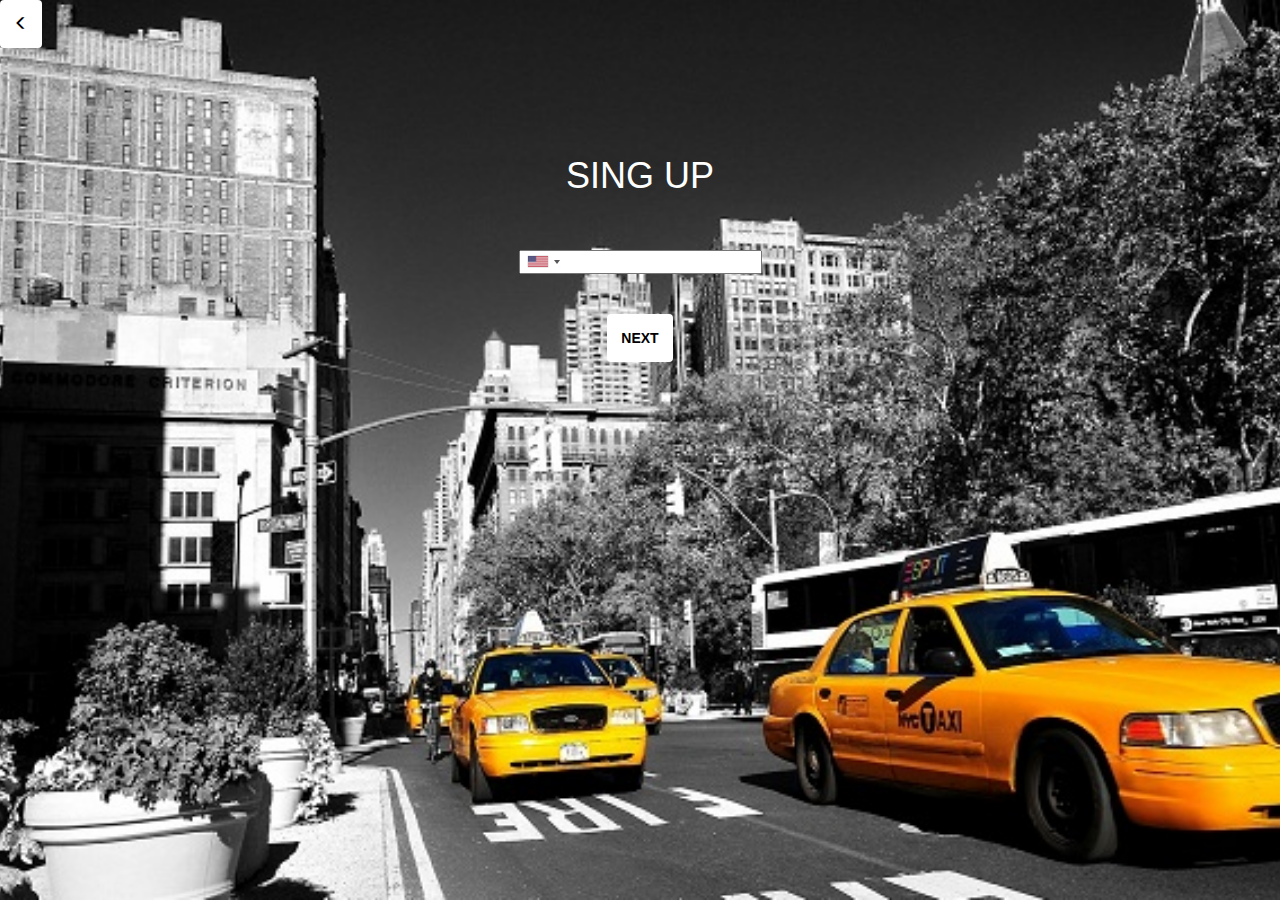
==== views/validar_phone.html @ 5346a0cb "subiendo archivos" ====
<!DOCTYPE html>
<html lang="en">
<head>
	<meta charset="UTF-8">
	<meta name="viewport" content="width=device-width, initial-scale=1.0">
	<meta http-equiv="X-UA-Compatible" content="ie=edge">
	<link rel="stylesheet" href="../vendors/bootstrap/css/bootstrap.min.css">
  <link rel="stylesheet" href="../vendors/validarphone/intl-tel-input-master/build/css/intlTelInput.css">
	<link rel="stylesheet" href="../css/main.css">
	<title>validar phone</title>
</head>
<body class="background_taxi vh100">
  <div class="slide-buttons container-flex-row">
		<a href="register.html" type="button" class="btn btn-success">
			<span class="glyphicon glyphicon-menu-left" aria-hidden="true"></span>
		</a>
	</div>
  <form class="container-flex-column text-center">
    <h1 class="title">SING UP</h1>
    <input type="tel" id="mobile-number">
    <br>
    <br>
    <button type="submit" class="btn btn-success">NEXT</button>
  <script src="../vendors/jquery/jquery-3.2.1.min.js"></script>
  <script src="../vendors/validarphone/intl-tel-input-master/build/js/intlTelInput.js"></script>
  <script src="../js/validar_phone.js"></script>
</body>
</html>
---- vendors/validarphone/intl-tel-input-master/build/css/intlTelInput.css ----
/**
 * Variables declared here can be overridden by consuming applications, with
 * the help of the `!default` flag.
 *
 * @example
 *     // overriding $hoverColor
 *     $hoverColor: rgba(red, 0.05);
 *
 *     // overriding image path
 *     $flagsImagePath: "images/";
 *
 *     // import the scss file after the overrides
 *     @import "bower_component/intl-tel-input/src/css/intlTelInput";
 */
.intl-tel-input {
  position: relative;
  display: inline-block; }
  .intl-tel-input * {
    box-sizing: border-box;
    -moz-box-sizing: border-box; }
  .intl-tel-input .hide {
    display: none; }
  .intl-tel-input .v-hide {
    visibility: hidden; }
  .intl-tel-input input, .intl-tel-input input[type=text], .intl-tel-input input[type=tel] {
    position: relative;
    z-index: 0;
    margin-top: 0 !important;
    margin-bottom: 0 !important;
    padding-right: 36px;
    margin-right: 0; }
  .intl-tel-input .flag-container {
    position: absolute;
    top: 0;
    bottom: 0;
    right: 0;
    padding: 1px; }
  .intl-tel-input .selected-flag {
    z-index: 1;
    position: relative;
    width: 36px;
    height: 100%;
    padding: 0 0 0 8px; }
    .intl-tel-input .selected-flag .iti-flag {
      position: absolute;
      top: 0;
      bottom: 0;
      margin: auto; }
    .intl-tel-input .selected-flag .iti-arrow {
      position: absolute;
      top: 50%;
      margin-top: -2px;
      right: 6px;
      width: 0;
      height: 0;
      border-left: 3px solid transparent;
      border-right: 3px solid transparent;
      border-top: 4px solid #555; }
      .intl-tel-input .selected-flag .iti-arrow.up {
        border-top: none;
        border-bottom: 4px solid #555; }
  .intl-tel-input .country-list {
    position: absolute;
    z-index: 2;
    list-style: none;
    text-align: left;
    padding: 0;
    margin: 0 0 0 -1px;
    box-shadow: 1px 1px 4px rgba(0, 0, 0, 0.2);
    background-color: white;
    border: 1px solid #CCC;
    white-space: nowrap;
    max-height: 200px;
    overflow-y: scroll; }
    .intl-tel-input .country-list.dropup {
      bottom: 100%;
      margin-bottom: -1px; }
    .intl-tel-input .country-list .flag-box {
      display: inline-block;
      width: 20px; }
    @media (max-width: 500px) {
      .intl-tel-input .country-list {
        white-space: normal; } }
    .intl-tel-input .country-list .divider {
      padding-bottom: 5px;
      margin-bottom: 5px;
      border-bottom: 1px solid #CCC; }
    .intl-tel-input .country-list .country {
      padding: 5px 10px; }
      .intl-tel-input .country-list .country .dial-code {
        color: #999; }
    .intl-tel-input .country-list .country.highlight {
      background-color: rgba(0, 0, 0, 0.05); }
    .intl-tel-input .country-list .flag-box, .intl-tel-input .country-list .country-name, .intl-tel-input .country-list .dial-code {
      vertical-align: middle; }
    .intl-tel-input .country-list .flag-box, .intl-tel-input .country-list .country-name {
      margin-right: 6px; }
  .intl-tel-input.allow-dropdown input, .intl-tel-input.allow-dropdown input[type=text], .intl-tel-input.allow-dropdown input[type=tel], .intl-tel-input.separate-dial-code input, .intl-tel-input.separate-dial-code input[type=text], .intl-tel-input.separate-dial-code input[type=tel] {
    padding-right: 6px;
    padding-left: 52px;
    margin-left: 0; }
  .intl-tel-input.allow-dropdown .flag-container, .intl-tel-input.separate-dial-code .flag-container {
    right: auto;
    left: 0; }
  .intl-tel-input.allow-dropdown .selected-flag, .intl-tel-input.separate-dial-code .selected-flag {
    width: 46px; }
  .intl-tel-input.allow-dropdown .flag-container:hover {
    cursor: pointer; }
    .intl-tel-input.allow-dropdown .flag-container:hover .selected-flag {
      background-color: rgba(0, 0, 0, 0.05); }
  .intl-tel-input.allow-dropdown input[disabled] + .flag-container:hover, .intl-tel-input.allow-dropdown input[readonly] + .flag-container:hover {
    cursor: default; }
    .intl-tel-input.allow-dropdown input[disabled] + .flag-container:hover .selected-flag, .intl-tel-input.allow-dropdown input[readonly] + .flag-container:hover .selected-flag {
      background-color: transparent; }
  .intl-tel-input.separate-dial-code .selected-flag {
    background-color: rgba(0, 0, 0, 0.05);
    display: table; }
  .intl-tel-input.separate-dial-code .selected-dial-code {
    display: table-cell;
    vertical-align: middle;
    padding-left: 28px; }
  .intl-tel-input.separate-dial-code.iti-sdc-2 input, .intl-tel-input.separate-dial-code.iti-sdc-2 input[type=text], .intl-tel-input.separate-dial-code.iti-sdc-2 input[type=tel] {
    padding-left: 66px; }
  .intl-tel-input.separate-dial-code.iti-sdc-2 .selected-flag {
    width: 60px; }
  .intl-tel-input.separate-dial-code.allow-dropdown.iti-sdc-2 input, .intl-tel-input.separate-dial-code.allow-dropdown.iti-sdc-2 input[type=text], .intl-tel-input.separate-dial-code.allow-dropdown.iti-sdc-2 input[type=tel] {
    padding-left: 76px; }
  .intl-tel-input.separate-dial-code.allow-dropdown.iti-sdc-2 .selected-flag {
    width: 70px; }
  .intl-tel-input.separate-dial-code.iti-sdc-3 input, .intl-tel-input.separate-dial-code.iti-sdc-3 input[type=text], .intl-tel-input.separate-dial-code.iti-sdc-3 input[type=tel] {
    padding-left: 74px; }
  .intl-tel-input.separate-dial-code.iti-sdc-3 .selected-flag {
    width: 68px; }
  .intl-tel-input.separate-dial-code.allow-dropdown.iti-sdc-3 input, .intl-tel-input.separate-dial-code.allow-dropdown.iti-sdc-3 input[type=text], .intl-tel-input.separate-dial-code.allow-dropdown.iti-sdc-3 input[type=tel] {
    padding-left: 84px; }
  .intl-tel-input.separate-dial-code.allow-dropdown.iti-sdc-3 .selected-flag {
    width: 78px; }
  .intl-tel-input.separate-dial-code.iti-sdc-4 input, .intl-tel-input.separate-dial-code.iti-sdc-4 input[type=text], .intl-tel-input.separate-dial-code.iti-sdc-4 input[type=tel] {
    padding-left: 82px; }
  .intl-tel-input.separate-dial-code.iti-sdc-4 .selected-flag {
    width: 76px; }
  .intl-tel-input.separate-dial-code.allow-dropdown.iti-sdc-4 input, .intl-tel-input.separate-dial-code.allow-dropdown.iti-sdc-4 input[type=text], .intl-tel-input.separate-dial-code.allow-dropdown.iti-sdc-4 input[type=tel] {
    padding-left: 92px; }
  .intl-tel-input.separate-dial-code.allow-dropdown.iti-sdc-4 .selected-flag {
    width: 86px; }
  .intl-tel-input.separate-dial-code.iti-sdc-5 input, .intl-tel-input.separate-dial-code.iti-sdc-5 input[type=text], .intl-tel-input.separate-dial-code.iti-sdc-5 input[type=tel] {
    padding-left: 90px; }
  .intl-tel-input.separate-dial-code.iti-sdc-5 .selected-flag {
    width: 84px; }
  .intl-tel-input.separate-dial-code.allow-dropdown.iti-sdc-5 input, .intl-tel-input.separate-dial-code.allow-dropdown.iti-sdc-5 input[type=text], .intl-tel-input.separate-dial-code.allow-dropdown.iti-sdc-5 input[type=tel] {
    padding-left: 100px; }
  .intl-tel-input.separate-dial-code.allow-dropdown.iti-sdc-5 .selected-flag {
    width: 94px; }
  .intl-tel-input.iti-container {
    position: absolute;
    top: -1000px;
    left: -1000px;
    z-index: 1060;
    padding: 1px; }
    .intl-tel-input.iti-container:hover {
      cursor: pointer; }

.iti-mobile .intl-tel-input.iti-container {
  top: 30px;
  bottom: 30px;
  left: 30px;
  right: 30px;
  position: fixed; }

.iti-mobile .intl-tel-input .country-list {
  max-height: 100%;
  width: 100%; }
  .iti-mobile .intl-tel-input .country-list .country {
    padding: 10px 10px;
    line-height: 1.5em; }

.iti-flag {
  width: 20px; }
  .iti-flag.be {
    width: 18px; }
  .iti-flag.ch {
    width: 15px; }
  .iti-flag.mc {
    width: 19px; }
  .iti-flag.ne {
    width: 18px; }
  .iti-flag.np {
    width: 13px; }
  .iti-flag.va {
    width: 15px; }
  @media only screen and (-webkit-min-device-pixel-ratio: 2), only screen and (min--moz-device-pixel-ratio: 2), only screen and (-o-min-device-pixel-ratio: 2 / 1), only screen and (min-device-pixel-ratio: 2), only screen and (min-resolution: 192dpi), only screen and (min-resolution: 2dppx) {
    .iti-flag {
      background-size: 5630px 15px; } }
  .iti-flag.ac {
    height: 10px;
    background-position: 0px 0px; }
  .iti-flag.ad {
    height: 14px;
    background-position: -22px 0px; }
  .iti-flag.ae {
    height: 10px;
    background-position: -44px 0px; }
  .iti-flag.af {
    height: 14px;
    background-position: -66px 0px; }
  .iti-flag.ag {
    height: 14px;
    background-position: -88px 0px; }
  .iti-flag.ai {
    height: 10px;
    background-position: -110px 0px; }
  .iti-flag.al {
    height: 15px;
    background-position: -132px 0px; }
  .iti-flag.am {
    height: 10px;
    background-position: -154px 0px; }
  .iti-flag.ao {
    height: 14px;
    background-position: -176px 0px; }
  .iti-flag.aq {
    height: 14px;
    background-position: -198px 0px; }
  .iti-flag.ar {
    height: 13px;
    background-position: -220px 0px; }
  .iti-flag.as {
    height: 10px;
    background-position: -242px 0px; }
  .iti-flag.at {
    height: 14px;
    background-position: -264px 0px; }
  .iti-flag.au {
    height: 10px;
    background-position: -286px 0px; }
  .iti-flag.aw {
    height: 14px;
    background-position: -308px 0px; }
  .iti-flag.ax {
    height: 13px;
    background-position: -330px 0px; }
  .iti-flag.az {
    height: 10px;
    background-position: -352px 0px; }
  .iti-flag.ba {
    height: 10px;
    background-position: -374px 0px; }
  .iti-flag.bb {
    height: 14px;
    background-position: -396px 0px; }
  .iti-flag.bd {
    height: 12px;
    background-position: -418px 0px; }
  .iti-flag.be {
    height: 15px;
    background-position: -440px 0px; }
  .iti-flag.bf {
    height: 14px;
    background-position: -460px 0px; }
  .iti-flag.bg {
    height: 12px;
    background-position: -482px 0px; }
  .iti-flag.bh {
    height: 12px;
    background-position: -504px 0px; }
  .iti-flag.bi {
    height: 12px;
    background-position: -526px 0px; }
  .iti-flag.bj {
    height: 14px;
    background-position: -548px 0px; }
  .iti-flag.bl {
    height: 14px;
    background-position: -570px 0px; }
  .iti-flag.bm {
    height: 10px;
    background-position: -592px 0px; }
  .iti-flag.bn {
    height: 10px;
    background-position: -614px 0px; }
  .iti-flag.bo {
    height: 14px;
    background-position: -636px 0px; }
  .iti-flag.bq {
    height: 14px;
    background-position: -658px 0px; }
  .iti-flag.br {
    height: 14px;
    background-position: -680px 0px; }
  .iti-flag.bs {
    height: 10px;
    background-position: -702px 0px; }
  .iti-flag.bt {
    height: 14px;
    background-position: -724px 0px; }
  .iti-flag.bv {
    height: 15px;
    background-position: -746px 0px; }
  .iti-flag.bw {
    height: 14px;
    background-position: -768px 0px; }
  .iti-flag.by {
    height: 10px;
    background-position: -790px 0px; }
  .iti-flag.bz {
    height: 14px;
    background-position: -812px 0px; }
  .iti-flag.ca {
    height: 10px;
    background-position: -834px 0px; }
  .iti-flag.cc {
    height: 10px;
    background-position: -856px 0px; }
  .iti-flag.cd {
    height: 15px;
    background-position: -878px 0px; }
  .iti-flag.cf {
    height: 14px;
    background-position: -900px 0px; }
  .iti-flag.cg {
    height: 14px;
    background-position: -922px 0px; }
  .iti-flag.ch {
    height: 15px;
    background-position: -944px 0px; }
  .iti-flag.ci {
    height: 14px;
    background-position: -961px 0px; }
  .iti-flag.ck {
    height: 10px;
    background-position: -983px 0px; }
  .iti-flag.cl {
    height: 14px;
    background-position: -1005px 0px; }
  .iti-flag.cm {
    height: 14px;
    background-position: -1027px 0px; }
  .iti-flag.cn {
    height: 14px;
    background-position: -1049px 0px; }
  .iti-flag.co {
    height: 14px;
    background-position: -1071px 0px; }
  .iti-flag.cp {
    height: 14px;
    background-position: -1093px 0px; }
  .iti-flag.cr {
    height: 12px;
    background-position: -1115px 0px; }
  .iti-flag.cu {
    height: 10px;
    background-position: -1137px 0px; }
  .iti-flag.cv {
    height: 12px;
    background-position: -1159px 0px; }
  .iti-flag.cw {
    height: 14px;
    background-position: -1181px 0px; }
  .iti-flag.cx {
    height: 10px;
    background-position: -1203px 0px; }
  .iti-flag.cy {
    height: 13px;
    background-position: -1225px 0px; }
  .iti-flag.cz {
    height: 14px;
    background-position: -1247px 0px; }
  .iti-flag.de {
    height: 12px;
    background-position: -1269px 0px; }
  .iti-flag.dg {
    height: 10px;
    background-position: -1291px 0px; }
  .iti-flag.dj {
    height: 14px;
    background-position: -1313px 0px; }
  .iti-flag.dk {
    height: 15px;
    background-position: -1335px 0px; }
  .iti-flag.dm {
    height: 10px;
    background-position: -1357px 0px; }
  .iti-flag.do {
    height: 13px;
    background-position: -1379px 0px; }
  .iti-flag.dz {
    height: 14px;
    background-position: -1401px 0px; }
  .iti-flag.ea {
    height: 14px;
    background-position: -1423px 0px; }
  .iti-flag.ec {
    height: 14px;
    background-position: -1445px 0px; }
  .iti-flag.ee {
    height: 13px;
    background-position: -1467px 0px; }
  .iti-flag.eg {
    height: 14px;
    background-position: -1489px 0px; }
  .iti-flag.eh {
    height: 10px;
    background-position: -1511px 0px; }
  .iti-flag.er {
    height: 10px;
    background-position: -1533px 0px; }
  .iti-flag.es {
    height: 14px;
    background-position: -1555px 0px; }
  .iti-flag.et {
    height: 10px;
    background-position: -1577px 0px; }
  .iti-flag.eu {
    height: 14px;
    background-position: -1599px 0px; }
  .iti-flag.fi {
    height: 12px;
    background-position: -1621px 0px; }
  .iti-flag.fj {
    height: 10px;
    background-position: -1643px 0px; }
  .iti-flag.fk {
    height: 10px;
    background-position: -1665px 0px; }
  .iti-flag.fm {
    height: 11px;
    background-position: -1687px 0px; }
  .iti-flag.fo {
    height: 15px;
    background-position: -1709px 0px; }
  .iti-flag.fr {
    height: 14px;
    background-position: -1731px 0px; }
  .iti-flag.ga {
    height: 15px;
    background-position: -1753px 0px; }
  .iti-flag.gb {
    height: 10px;
    background-position: -1775px 0px; }
  .iti-flag.gd {
    height: 12px;
    background-position: -1797px 0px; }
  .iti-flag.ge {
    height: 14px;
    background-position: -1819px 0px; }
  .iti-flag.gf {
    height: 14px;
    background-position: -1841px 0px; }
  .iti-flag.gg {
    height: 14px;
    background-position: -1863px 0px; }
  .iti-flag.gh {
    height: 14px;
    background-position: -1885px 0px; }
  .iti-flag.gi {
    height: 10px;
    background-position: -1907px 0px; }
  .iti-flag.gl {
    height: 14px;
    background-position: -1929px 0px; }
  .iti-flag.gm {
    height: 14px;
    background-position: -1951px 0px; }
  .iti-flag.gn {
    height: 14px;
    background-position: -1973px 0px; }
  .iti-flag.gp {
    height: 14px;
    background-position: -1995px 0px; }
  .iti-flag.gq {
    height: 14px;
    background-position: -2017px 0px; }
  .iti-flag.gr {
    height: 14px;
    background-position: -2039px 0px; }
  .iti-flag.gs {
    height: 10px;
    background-position: -2061px 0px; }
  .iti-flag.gt {
    height: 13px;
    background-position: -2083px 0px; }
  .iti-flag.gu {
    height: 11px;
    background-position: -2105px 0px; }
  .iti-flag.gw {
    height: 10px;
    background-position: -2127px 0px; }
  .iti-flag.gy {
    height: 12px;
    background-position: -2149px 0px; }
  .iti-flag.hk {
    height: 14px;
    background-position: -2171px 0px; }
  .iti-flag.hm {
    height: 10px;
    background-position: -2193px 0px; }
  .iti-flag.hn {
    height: 10px;
    background-position: -2215px 0px; }
  .iti-flag.hr {
    height: 10px;
    background-position: -2237px 0px; }
  .iti-flag.ht {
    height: 12px;
    background-position: -2259px 0px; }
  .iti-flag.hu {
    height: 10px;
    background-position: -2281px 0px; }
  .iti-flag.ic {
    height: 14px;
    background-position: -2303px 0px; }
  .iti-flag.id {
    height: 14px;
    background-position: -2325px 0px; }
  .iti-flag.ie {
    height: 10px;
    background-position: -2347px 0px; }
  .iti-flag.il {
    height: 15px;
    background-position: -2369px 0px; }
  .iti-flag.im {
    height: 10px;
    background-position: -2391px 0px; }
  .iti-flag.in {
    height: 14px;
    background-position: -2413px 0px; }
  .iti-flag.io {
    height: 10px;
    background-position: -2435px 0px; }
  .iti-flag.iq {
    height: 14px;
    background-position: -2457px 0px; }
  .iti-flag.ir {
    height: 12px;
    background-position: -2479px 0px; }
  .iti-flag.is {
    height: 15px;
    background-position: -2501px 0px; }
  .iti-flag.it {
    height: 14px;
    background-position: -2523px 0px; }
  .iti-flag.je {
    height: 12px;
    background-position: -2545px 0px; }
  .iti-flag.jm {
    height: 10px;
    background-position: -2567px 0px; }
  .iti-flag.jo {
    height: 10px;
    background-position: -2589px 0px; }
  .iti-flag.jp {
    height: 14px;
    background-position: -2611px 0px; }
  .iti-flag.ke {
    height: 14px;
    background-position: -2633px 0px; }
  .iti-flag.kg {
    height: 12px;
    background-position: -2655px 0px; }
  .iti-flag.kh {
    height: 13px;
    background-position: -2677px 0px; }
  .iti-flag.ki {
    height: 10px;
    background-position: -2699px 0px; }
  .iti-flag.km {
    height: 12px;
    background-position: -2721px 0px; }
  .iti-flag.kn {
    height: 14px;
    background-position: -2743px 0px; }
  .iti-flag.kp {
    height: 10px;
    background-position: -2765px 0px; }
  .iti-flag.kr {
    height: 14px;
    background-position: -2787px 0px; }
  .iti-flag.kw {
    height: 10px;
    background-position: -2809px 0px; }
  .iti-flag.ky {
    height: 10px;
    background-position: -2831px 0px; }
  .iti-flag.kz {
    height: 10px;
    background-position: -2853px 0px; }
  .iti-flag.la {
    height: 14px;
    background-position: -2875px 0px; }
  .iti-flag.lb {
    height: 14px;
    background-position: -2897px 0px; }
  .iti-flag.lc {
    height: 10px;
    background-position: -2919px 0px; }
  .iti-flag.li {
    height: 12px;
    background-position: -2941px 0px; }
  .iti-flag.lk {
    height: 10px;
    background-position: -2963px 0px; }
  .iti-flag.lr {
    height: 11px;
    background-position: -2985px 0px; }
  .iti-flag.ls {
    height: 14px;
    background-position: -3007px 0px; }
  .iti-flag.lt {
    height: 12px;
    background-position: -3029px 0px; }
  .iti-flag.lu {
    height: 12px;
    background-position: -3051px 0px; }
  .iti-flag.lv {
    height: 10px;
    background-position: -3073px 0px; }
  .iti-flag.ly {
    height: 10px;
    background-position: -3095px 0px; }
  .iti-flag.ma {
    height: 14px;
    background-position: -3117px 0px; }
  .iti-flag.mc {
    height: 15px;
    background-position: -3139px 0px; }
  .iti-flag.md {
    height: 10px;
    background-position: -3160px 0px; }
  .iti-flag.me {
    height: 10px;
    background-position: -3182px 0px; }
  .iti-flag.mf {
    height: 14px;
    background-position: -3204px 0px; }
  .iti-flag.mg {
    height: 14px;
    background-position: -3226px 0px; }
  .iti-flag.mh {
    height: 11px;
    background-position: -3248px 0px; }
  .iti-flag.mk {
    height: 10px;
    background-position: -3270px 0px; }
  .iti-flag.ml {
    height: 14px;
    background-position: -3292px 0px; }
  .iti-flag.mm {
    height: 14px;
    background-position: -3314px 0px; }
  .iti-flag.mn {
    height: 10px;
    background-position: -3336px 0px; }
  .iti-flag.mo {
    height: 14px;
    background-position: -3358px 0px; }
  .iti-flag.mp {
    height: 10px;
    background-position: -3380px 0px; }
  .iti-flag.mq {
    height: 14px;
    background-position: -3402px 0px; }
  .iti-flag.mr {
    height: 14px;
    background-position: -3424px 0px; }
  .iti-flag.ms {
    height: 10px;
    background-position: -3446px 0px; }
  .iti-flag.mt {
    height: 14px;
    background-position: -3468px 0px; }
  .iti-flag.mu {
    height: 14px;
    background-position: -3490px 0px; }
  .iti-flag.mv {
    height: 14px;
    background-position: -3512px 0px; }
  .iti-flag.mw {
    height: 14px;
    background-position: -3534px 0px; }
  .iti-flag.mx {
    height: 12px;
    background-position: -3556px 0px; }
  .iti-flag.my {
    height: 10px;
    background-position: -3578px 0px; }
  .iti-flag.mz {
    height: 14px;
    background-position: -3600px 0px; }
  .iti-flag.na {
    height: 14px;
    background-position: -3622px 0px; }
  .iti-flag.nc {
    height: 10px;
    background-position: -3644px 0px; }
  .iti-flag.ne {
    height: 15px;
    background-position: -3666px 0px; }
  .iti-flag.nf {
    height: 10px;
    background-position: -3686px 0px; }
  .iti-flag.ng {
    height: 10px;
    background-position: -3708px 0px; }
  .iti-flag.ni {
    height: 12px;
    background-position: -3730px 0px; }
  .iti-flag.nl {
    height: 14px;
    background-position: -3752px 0px; }
  .iti-flag.no {
    height: 15px;
    background-position: -3774px 0px; }
  .iti-flag.np {
    height: 15px;
    background-position: -3796px 0px; }
  .iti-flag.nr {
    height: 10px;
    background-position: -3811px 0px; }
  .iti-flag.nu {
    height: 10px;
    background-position: -3833px 0px; }
  .iti-flag.nz {
    height: 10px;
    background-position: -3855px 0px; }
  .iti-flag.om {
    height: 10px;
    background-position: -3877px 0px; }
  .iti-flag.pa {
    height: 14px;
    background-position: -3899px 0px; }
  .iti-flag.pe {
    height: 14px;
    background-position: -3921px 0px; }
  .iti-flag.pf {
    height: 14px;
    background-position: -3943px 0px; }
  .iti-flag.pg {
    height: 15px;
    background-position: -3965px 0px; }
  .iti-flag.ph {
    height: 10px;
    background-position: -3987px 0px; }
  .iti-flag.pk {
    height: 14px;
    background-position: -4009px 0px; }
  .iti-flag.pl {
    height: 13px;
    background-position: -4031px 0px; }
  .iti-flag.pm {
    height: 14px;
    background-position: -4053px 0px; }
  .iti-flag.pn {
    height: 10px;
    background-position: -4075px 0px; }
  .iti-flag.pr {
    height: 14px;
    background-position: -4097px 0px; }
  .iti-flag.ps {
    height: 10px;
    background-position: -4119px 0px; }
  .iti-flag.pt {
    height: 14px;
    background-position: -4141px 0px; }
  .iti-flag.pw {
    height: 13px;
    background-position: -4163px 0px; }
  .iti-flag.py {
    height: 11px;
    background-position: -4185px 0px; }
  .iti-flag.qa {
    height: 8px;
    background-position: -4207px 0px; }
  .iti-flag.re {
    height: 14px;
    background-position: -4229px 0px; }
  .iti-flag.ro {
    height: 14px;
    background-position: -4251px 0px; }
  .iti-flag.rs {
    height: 14px;
    background-position: -4273px 0px; }
  .iti-flag.ru {
    height: 14px;
    background-position: -4295px 0px; }
  .iti-flag.rw {
    height: 14px;
    background-position: -4317px 0px; }
  .iti-flag.sa {
    height: 14px;
    background-position: -4339px 0px; }
  .iti-flag.sb {
    height: 10px;
    background-position: -4361px 0px; }
  .iti-flag.sc {
    height: 10px;
    background-position: -4383px 0px; }
  .iti-flag.sd {
    height: 10px;
    background-position: -4405px 0px; }
  .iti-flag.se {
    height: 13px;
    background-position: -4427px 0px; }
  .iti-flag.sg {
    height: 14px;
    background-position: -4449px 0px; }
  .iti-flag.sh {
    height: 10px;
    background-position: -4471px 0px; }
  .iti-flag.si {
    height: 10px;
    background-position: -4493px 0px; }
  .iti-flag.sj {
    height: 15px;
    background-position: -4515px 0px; }
  .iti-flag.sk {
    height: 14px;
    background-position: -4537px 0px; }
  .iti-flag.sl {
    height: 14px;
    background-position: -4559px 0px; }
  .iti-flag.sm {
    height: 15px;
    background-position: -4581px 0px; }
  .iti-flag.sn {
    height: 14px;
    background-position: -4603px 0px; }
  .iti-flag.so {
    height: 14px;
    background-position: -4625px 0px; }
  .iti-flag.sr {
    height: 14px;
    background-position: -4647px 0px; }
  .iti-flag.ss {
    height: 10px;
    background-position: -4669px 0px; }
  .iti-flag.st {
    height: 10px;
    background-position: -4691px 0px; }
  .iti-flag.sv {
    height: 12px;
    background-position: -4713px 0px; }
  .iti-flag.sx {
    height: 14px;
    background-position: -4735px 0px; }
  .iti-flag.sy {
    height: 14px;
    background-position: -4757px 0px; }
  .iti-flag.sz {
    height: 14px;
    background-position: -4779px 0px; }
  .iti-flag.ta {
    height: 10px;
    background-position: -4801px 0px; }
  .iti-flag.tc {
    height: 10px;
    background-position: -4823px 0px; }
  .iti-flag.td {
    height: 14px;
    background-position: -4845px 0px; }
  .iti-flag.tf {
    height: 14px;
    background-position: -4867px 0px; }
  .iti-flag.tg {
    height: 13px;
    background-position: -4889px 0px; }
  .iti-flag.th {
    height: 14px;
    background-position: -4911px 0px; }
  .iti-flag.tj {
    height: 10px;
    background-position: -4933px 0px; }
  .iti-flag.tk {
    height: 10px;
    background-position: -4955px 0px; }
  .iti-flag.tl {
    height: 10px;
    background-position: -4977px 0px; }
  .iti-flag.tm {
    height: 14px;
    background-position: -4999px 0px; }
  .iti-flag.tn {
    height: 14px;
    background-position: -5021px 0px; }
  .iti-flag.to {
    height: 10px;
    background-position: -5043px 0px; }
  .iti-flag.tr {
    height: 14px;
    background-position: -5065px 0px; }
  .iti-flag.tt {
    height: 12px;
    background-position: -5087px 0px; }
  .iti-flag.tv {
    height: 10px;
    background-position: -5109px 0px; }
  .iti-flag.tw {
    height: 14px;
    background-position: -5131px 0px; }
  .iti-flag.tz {
    height: 14px;
    background-position: -5153px 0px; }
  .iti-flag.ua {
    height: 14px;
    background-position: -5175px 0px; }
  .iti-flag.ug {
    height: 14px;
    background-position: -5197px 0px; }
  .iti-flag.um {
    height: 11px;
    background-position: -5219px 0px; }
  .iti-flag.us {
    height: 11px;
    background-position: -5241px 0px; }
  .iti-flag.uy {
    height: 14px;
    background-position: -5263px 0px; }
  .iti-flag.uz {
    height: 10px;
    background-position: -5285px 0px; }
  .iti-flag.va {
    height: 15px;
    background-position: -5307px 0px; }
  .iti-flag.vc {
    height: 14px;
    background-position: -5324px 0px; }
  .iti-flag.ve {
    height: 14px;
    background-position: -5346px 0px; }
  .iti-flag.vg {
    height: 10px;
    background-position: -5368px 0px; }
  .iti-flag.vi {
    height: 14px;
    background-position: -5390px 0px; }
  .iti-flag.vn {
    height: 14px;
    background-position: -5412px 0px; }
  .iti-flag.vu {
    height: 12px;
    background-position: -5434px 0px; }
  .iti-flag.wf {
    height: 14px;
    background-position: -5456px 0px; }
  .iti-flag.ws {
    height: 10px;
    background-position: -5478px 0px; }
  .iti-flag.xk {
    height: 15px;
    background-position: -5500px 0px; }
  .iti-flag.ye {
    height: 14px;
    background-position: -5522px 0px; }
  .iti-flag.yt {
    height: 14px;
    background-position: -5544px 0px; }
  .iti-flag.za {
    height: 14px;
    background-position: -5566px 0px; }
  .iti-flag.zm {
    height: 14px;
    background-position: -5588px 0px; }
  .iti-flag.zw {
    height: 10px;
    background-position: -5610px 0px; }

.iti-flag {
  width: 20px;
  height: 15px;
  box-shadow: 0px 0px 1px 0px #888;
  background-image: url("../img/flags.png");
  background-repeat: no-repeat;
  background-color: #DBDBDB;
  background-position: 20px 0; }
  @media only screen and (-webkit-min-device-pixel-ratio: 2), only screen and (min--moz-device-pixel-ratio: 2), only screen and (-o-min-device-pixel-ratio: 2 / 1), only screen and (min-device-pixel-ratio: 2), only screen and (min-resolution: 192dpi), only screen and (min-resolution: 2dppx) {
    .iti-flag {
      background-image: url("../img/flags@2x.png"); } }

.iti-flag.np {
  background-color: transparent; }
---- css/main.css ----
* {
  box-sizing: border-box;
  margin: 0;
  padding: 0;
}

body {
	font-family: 'Raleway', sans-serif !important;
	color: #fff;
}

.container-flex-row {
	display: flex;
	justify-content: space-between;
  align-items: center;

}

.container-flex-column {
  display: flex;
	flex-direction:column;
  justify-content: center;
	padding: 2em;
  align-items: center;
}


.vh100 {
	height: 100vh;
}


.background_taxi {
  background-image: url(../assets/images/ciudad.jpg);
  background-position:bottom;
  background-repeat: no-repeat;
  background-size:cover;
	}

.grad {
	background:linear-gradient(to bottom right, #530060, #e8098b);
	}


.buttons-register {
	padding: 2em;
}

.btn-success {
	padding: 0.5em;
	margin-bottom: 3em;
  background-color: white;
  color: black;
  border: none;
  font-size: 1em;
  font-weight: bolder;
  padding: 1em;
}



.title {
	padding: 0.5em;
	margin-bottom: 1em;
}

.signup {
 background: green;
}

.logo-white{
  margin-top: 15%;
  margin-bottom: 90%;
  width: 50%;
  height: auto;
}
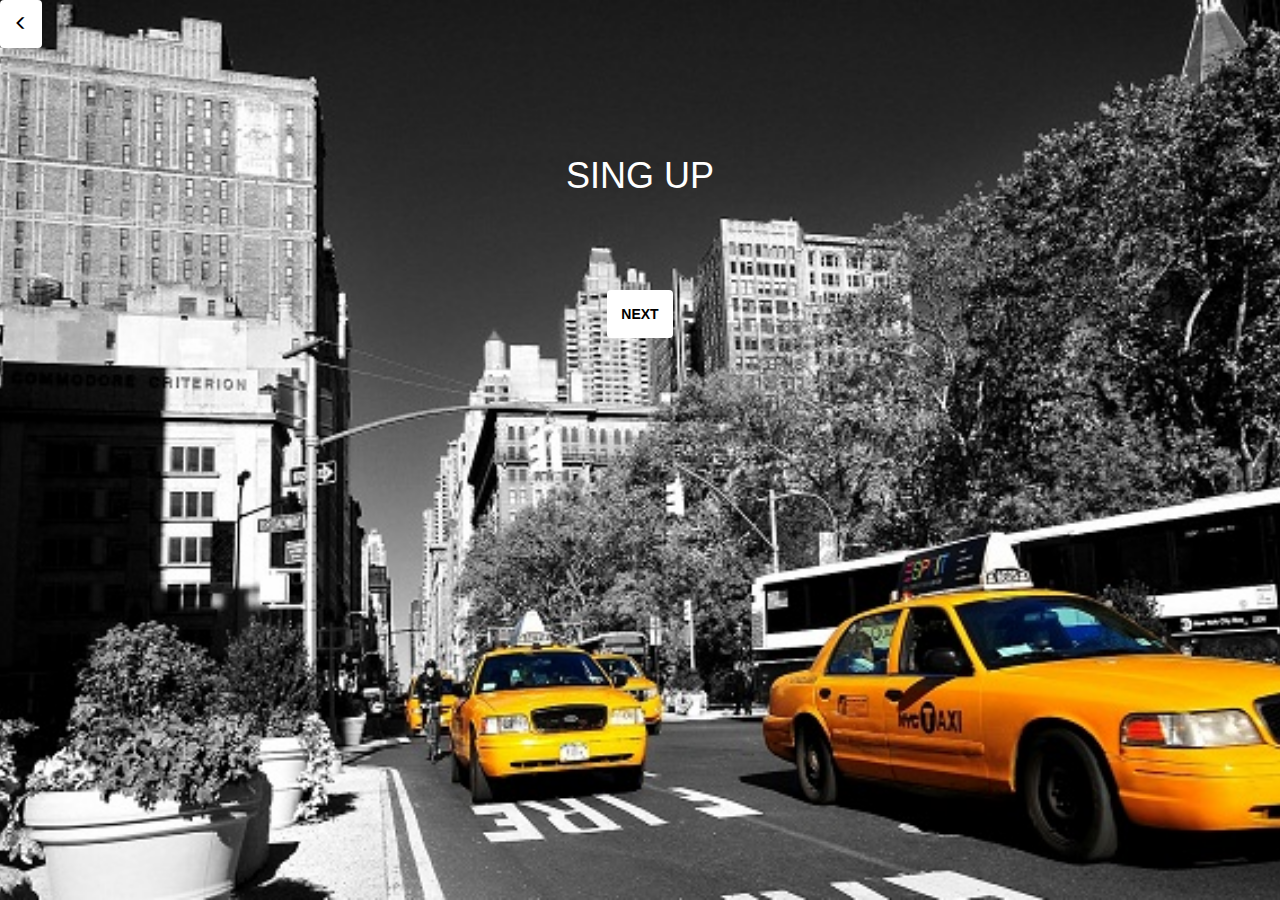
==== commit 47ffbd3c: "enlazando api para validar telefono" ====
--- a/views/validar_phone.html
+++ b/views/validar_phone.html
@@ -5,7 +5,6 @@
 	<meta name="viewport" content="width=device-width, initial-scale=1.0">
 	<meta http-equiv="X-UA-Compatible" content="ie=edge">
 	<link rel="stylesheet" href="../vendors/bootstrap/css/bootstrap.min.css">
-  <link rel="stylesheet" href="../vendors/validarphone/intl-tel-input-master/build/css/intlTelInput.css">
 	<link rel="stylesheet" href="../css/main.css">
 	<title>validar phone</title>
 </head>
@@ -17,12 +16,10 @@
 	</div>
   <form class="container-flex-column text-center">
     <h1 class="title">SING UP</h1>
-    <input type="tel" id="mobile-number">
     <br>
     <br>
     <button type="submit" class="btn btn-success">NEXT</button>
   <script src="../vendors/jquery/jquery-3.2.1.min.js"></script>
-  <script src="../vendors/validarphone/intl-tel-input-master/build/js/intlTelInput.js"></script>
   <script src="../js/validar_phone.js"></script>
 </body>
 </html>
